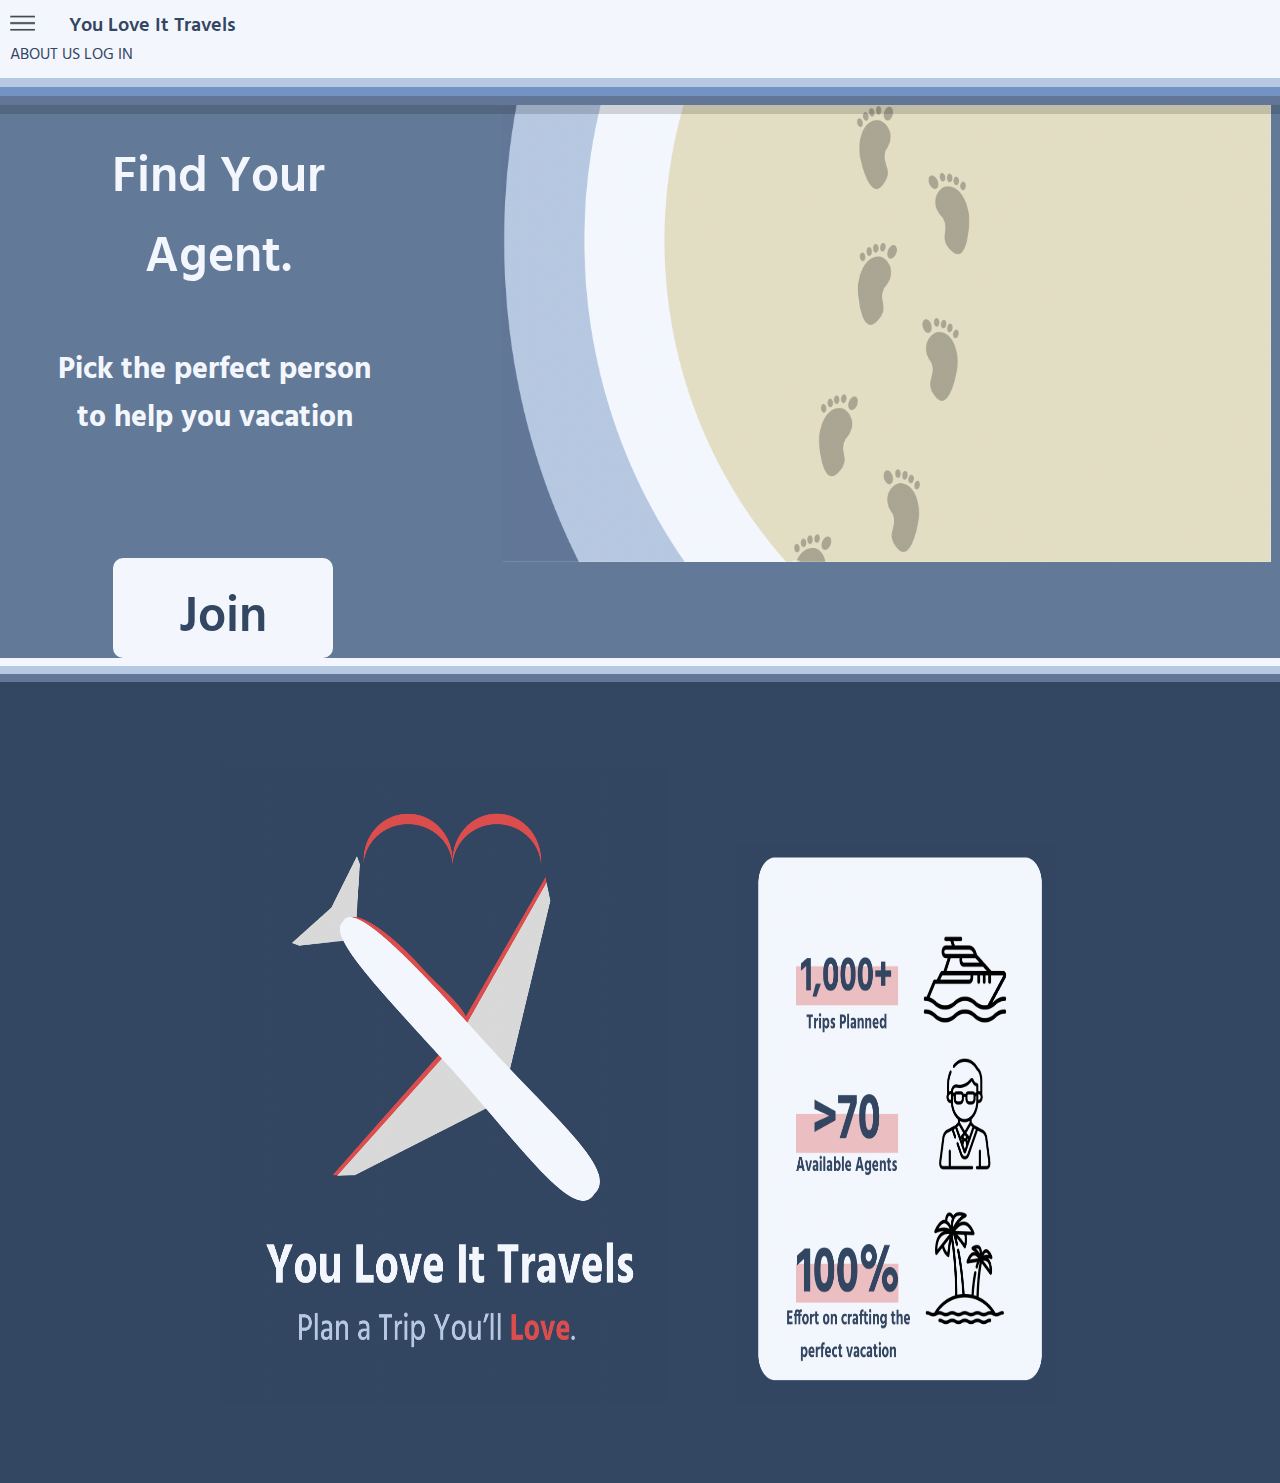
==== index.html @ 44faaa59 "Initial commit" ====
<!DOCTYPE html>
<html>

<head>
  <link href="https://cdn.jsdelivr.net/npm/bootstrap@5.2.0-beta1/dist/css/bootstrap.min.css" rel="stylesheet" integrity="sha384-0evHe/X+R7YkIZDRvuzKMRqM+OrBnVFBL6DOitfPri4tjfHxaWutUpFmBp4vmVor" crossorigin="anonymous">
  <link rel="preconnect" href="https://fonts.googleapis.com">
  <link rel="preconnect" href="https://fonts.gstatic.com" crossorigin>
  <link href="https://fonts.googleapis.com/css2?family=Hind:wght@300;600&display=swap" rel="stylesheet">
  <meta charset="utf-8">
  <meta name="viewport" content="width=device-width">
  <title>Home</title>
  <link href="style.css" rel="stylesheet" type="text/css" />
</head>
<body>
 <div class="header">
    <div class="nav">
      <div class="left-nav">
        <img class="nav-menu-image" src="burger-icon.png"/>
        <h2 class="nav-title">You Love It Travels</h2>
      </div>
      <div class="right-half">
        <a class="nav-options" href="about.html">ABOUT USㅤ</a>
        <a id="log-in" class="nav-options" href="contact.html">ㅤㅤLOG IN</a>
      </div>
    </div>
    <div class="separators">
     <div class="separator1">
      </div>
      <div class="separator2">
      </div>
      <div class="separator3">
      </div>
      <div class="separator4">
      </div>
    </div>
  </div>
   <div class="main-content">
    <div class="top-half">
      <div class="left-side box">
        <h3 class="bigtext">Find Your Agent.</h3>
        <h4 class="smalltext">Pick the perfect person to help you vacation</h4>
        <div class="button">
          <a class="button-text" href="contact.html"> Join </a>
          </div>
      </div>
      <div class="right-side box">
        <img class="beach-icon" src="beach.png"/>
        </div>
     </div>
     <div class="separatora">
      </div>
      <div class="separatorb">
      </div>
      <div class="separatorc">
      </div>
    <div class="bottom-half">
     <img class="logobig" src="logo.png"/>
     <img class="statspic" src="stats.png"/>
      </div>
    </div>
</body>

</html>
---- style.css ----
html, body {
  height: 100%;
  max-width: 100%;
  margin: 0px;
  background-color: #627997;
}
.header {
  position: fixed;
  width: 100%;
  height: 13.89%;
}
.nav {
  width: 100%;
  height: auto;
  padding: 10px;
  background: #F3F7FD;
  justify-content: space-between;
}

.separators {
  height: 28.47%;
}
.separator1 {
  height: 25%;
  width: 100%;
  background-color: #B7C8E2;
}

.separator2 {
  height: 25%;
  width: 100%;
  background-color: #7393C3;
}
.separator3 {
  height: 25%;
  width: 100%;
  background-color: #627797;
}
.separator4 {
  height: 25%;
  width: 100%;
  background-color: #000000;
  opacity: .15;
}

.nav-menu-image { 
  height: 16px;
  margin-right: 30px;
}
.nav-title { 
  display: inline-block;
  vertical-align: center;
  margin-top: 0;
  margin-bottom: 0;
  color: #334662;
  font-family: "Hind", monospace;
  font-size: 20px;
  font-weight: 600;
}
.nav-options { 
  display: inline-block;
  vertical-align: center;
  margin-bottom: 0;
  font-size: 16px;
  color: #334662;
  font-family: "Hind", monospace;
  text-decoration: none;
}
.main-content {
  height: 88.9%;
}
 .bottom-half {
  height: 100%;
  background-color: #334662;
} */
#log-in {
  padding: 40px;
}
.beach-icon {
  height: 100%;
  margin-left: 15%;
  width: 100%;
  display: inline-block;
}
.separatora {
  height: 8px;
  width: 100%;
  background-color: #F3F7FD;
}

.separatorb {
  height: 8px;
  width: 100%;
  background-color: #B7C8E2;
}
.separatorc {
  height: 8px;
  width: 100%;
  background-color: #627797;
}
.logobig {
  height: 80%;
  width: 35%;
  padding-top: 80px;
  margin-left: 220px;
}
.statspic {
  height: 70%;
  width: 25%;
  margin-left: 5%;
  margin-right: 0;
  padding-top: 80px;
}
.bigtext {
  display: inline-block;
  vertical-align: middle;
  color: #F3F7FD;
  font-family: "Hind", monospace;
  font-size: 50px;
  margin-top: 36%;
  margin-bottom: 0%;
  margin-left: 13.6%;
  text-align: center;
  font-weight: 600;
}
.smalltext {
  display: inline-block;
  vertical-align: middle;
  color: #F3F7FD;
  font-family: "Hind", monospace;
  font-size: 30px;
  padding-top: 2%;
  padding-left: 45px;
  text-align: center;
}
.button {
  height: 100px;
  width: 220px;
  background-color: #F3F7FD;
  border-radius: 10px;
  margin-left: 29.5%;
  margin-top: 20%;
}
.button-text {
  display: inline-block;
  vertical-align: middle;
  color: #334662;
  font-family: "Hind", monospace;
  font-size: 50px;
  padding-top: 9%;
  padding-left: 30%;
  text-align: center;
  font-weight: 600;
  text-decoration: none;
}
.right-side {
  width: 60%;
}
.left-side {
  width: 30%;
}

.box {
  display: inline-block;
  vertical-align: top;
}

.logininfobox {
  width: 46%;
  height: 96%;
  background-color: #334662;
  border-radius: 20px;
  margin: 2%;
  margin-right: 0%;
  display: inline-block;
}
.namebox {
  display: inline-block;
  vertical-align: top;
  width: 39%;
  height: 10%;
  border-radius: 10px;
  margin-left: 4.8%;
  margin-right: 4.8%;
  margin-bottom: 6%;
}
.logintext {
  color: #F3F7FD;
  font-family: "Hind", monospace;
  font-size: 15px;
  font-weight: 600;
  margin-left: 5px;
  margin-bottom: 0px;
}
.nameboxinput {
  height: 50%;
  width: 98.5%;
  background-color: #202A39;
  border-radius: 10px;
  border: none;
  outline: none;
  margin: 0px;
  margin-bottom: 6%;
  color:#8b94a2;
} 
.longbox {
  display: inline-block;
  vertical-align: bottom;
  width: 88.8%;
  height: 10%;
  border-radius: 10px;
  margin-left: 4.8%;
  margin-right: 4.8%;
  margin-bottom: 6%;
}
.longboxinput {
  height: 50%;
  width: 98.5%;
  background-color: #202A39;
  border-radius: 10px;
  border: none;
  outline: none;
  margin: 0px;
  margin-bottom: 6%;
  color: #8b94a2;
} 
#qc {
  resize: vertical;
  min-height: 40px;
  max-height: 200px;
  max-width: 87.468%;
  margin-left: 4.8%;
}
#qcdiv {
  height: auto;
  margin-left: 4.8%;
}
#qctxt {
  margin-left: 4.8%;
}
input:focus
{
color: #F3F7FD;
}
.submit {
  display: inline-block;
  height: 100px;
  width: 250px;
  background-color: #B7C8E2;
  border-radius: 10px;
  margin-left: 10.3%;
  margin-top: 0%;
  vertical-align: top;
}
.continuewith {
  display: inline-block;
  height: 100px;
  margin-left: 1.75%;
  margin-top: -.5%;
  vertical-align: top;
}

#logoctc {
  height: 40%;
  width: 40%;
  margin-left: 6%;
  margin-bottom: 8%;
  display: inline-block;
  vertical-align: bottom;
}
.midbar {
  height: 71.428%;
  width: 100%;
  background-color: #F3F7FD;
}
#servicepage {
  background-color: #334662;
}
.separadores {
  height: 28.572%;
  width: 100%;
}
.seperador4 {
  height: 25%;
  width: 100%;
  background-color: #293551;
}
.seperador3 {
  height: 25%;
  width: 100%;
  background-color: #576d8e;
}
.seperador2 {
  height: 25%;
  width: 100%;
  background-color: #85a0cc;
}
.seperador1 {
  height: 25%;
  width: 100%;
  background-color: #c3d0e5;
}
.navbarservice {
  position: absolute;
  height: 14%;
  width: 100%;
}
.thirdbar {
  display: inline-block;
  text-align: center;
  width: 22%;
  height: 100%;
}
#longer {
  width: 30%;
}
.services {
  color: #334662;
  font-family: "Hind", monospace;
  font-weight: 400;
  text-decoration: none;
  font-size: 24px;
  outline: none;
  border: none;
  margin-top: 15px;
  vertical-align: middle;
  text-align: center;
}
#booking {}
#chatting {}
#search {}

#ourservices {
  font-weight: 400;
  font-size: 40px;
}
.bookingdropdown {
  margin-top: 3%;
  width: 100%;
  height: 900%;
  background-color: #F3F7FD;
  display: none;
  border-style: none solid none solid;
  border-color: #334662;
  border-width: 1px;
}

#booking:hover .bookingdropdown {
  display: block;
}

.chattingdropdown {
  margin-top: 3%;
  width: 100%;
  height: 900%;
  background-color: #F3F7FD;
  display: none;
  border-style: none solid none solid;
  border-color: #334662;
  border-width: 1px;
}

#chatting:hover .chattingdropdown {
  display: block;
}

.searchdropdown {
  margin-top: 3%;
  width: 100%;
  height: 900%;
  background-color: #F3F7FD;
  display: none;
  border-style: none solid none solid;
  border-color: #334662;
  border-width: 1px;
}

.searchp {
  display: none;
  color: #334662;
  margin-top: 40%;
}

#search:hover .searchdropdown {
  display: block;
}
#search:hover .searchp {
  display: block;
}

.vacay {
  width: 100%;
  height: 88%;
  margin: 0px;
  margin-top: 7.5%;
}

.abtsides {
  height: 101%;
  width: 49%;
  margin: 0px;
  display: inline-block;
}

.topbox {
  width: 100%;
  height: 33.33%;
  margin: 0px;
  display: inline-block;
  background-color: #E3DEC4;
}

.midbox {
  width: 100%;
  height: 33.33%;
  margin: 0px;
  display: inline-block;
  background-color: #bdb799;
}

.smlbox {
  width: 100%;
  height: 33.33%;
  margin: 0px;
  background-color: #979172;
}

.rightnavbar {
  height: 100%;
  width: 10%;
  margin: 0px;
  display: inline-block;
  background-color: #F3F7FD;
}

.boxs {
  width: 89%;
  height: 100%;
  margin: 0px;
  display: inline-block;
}
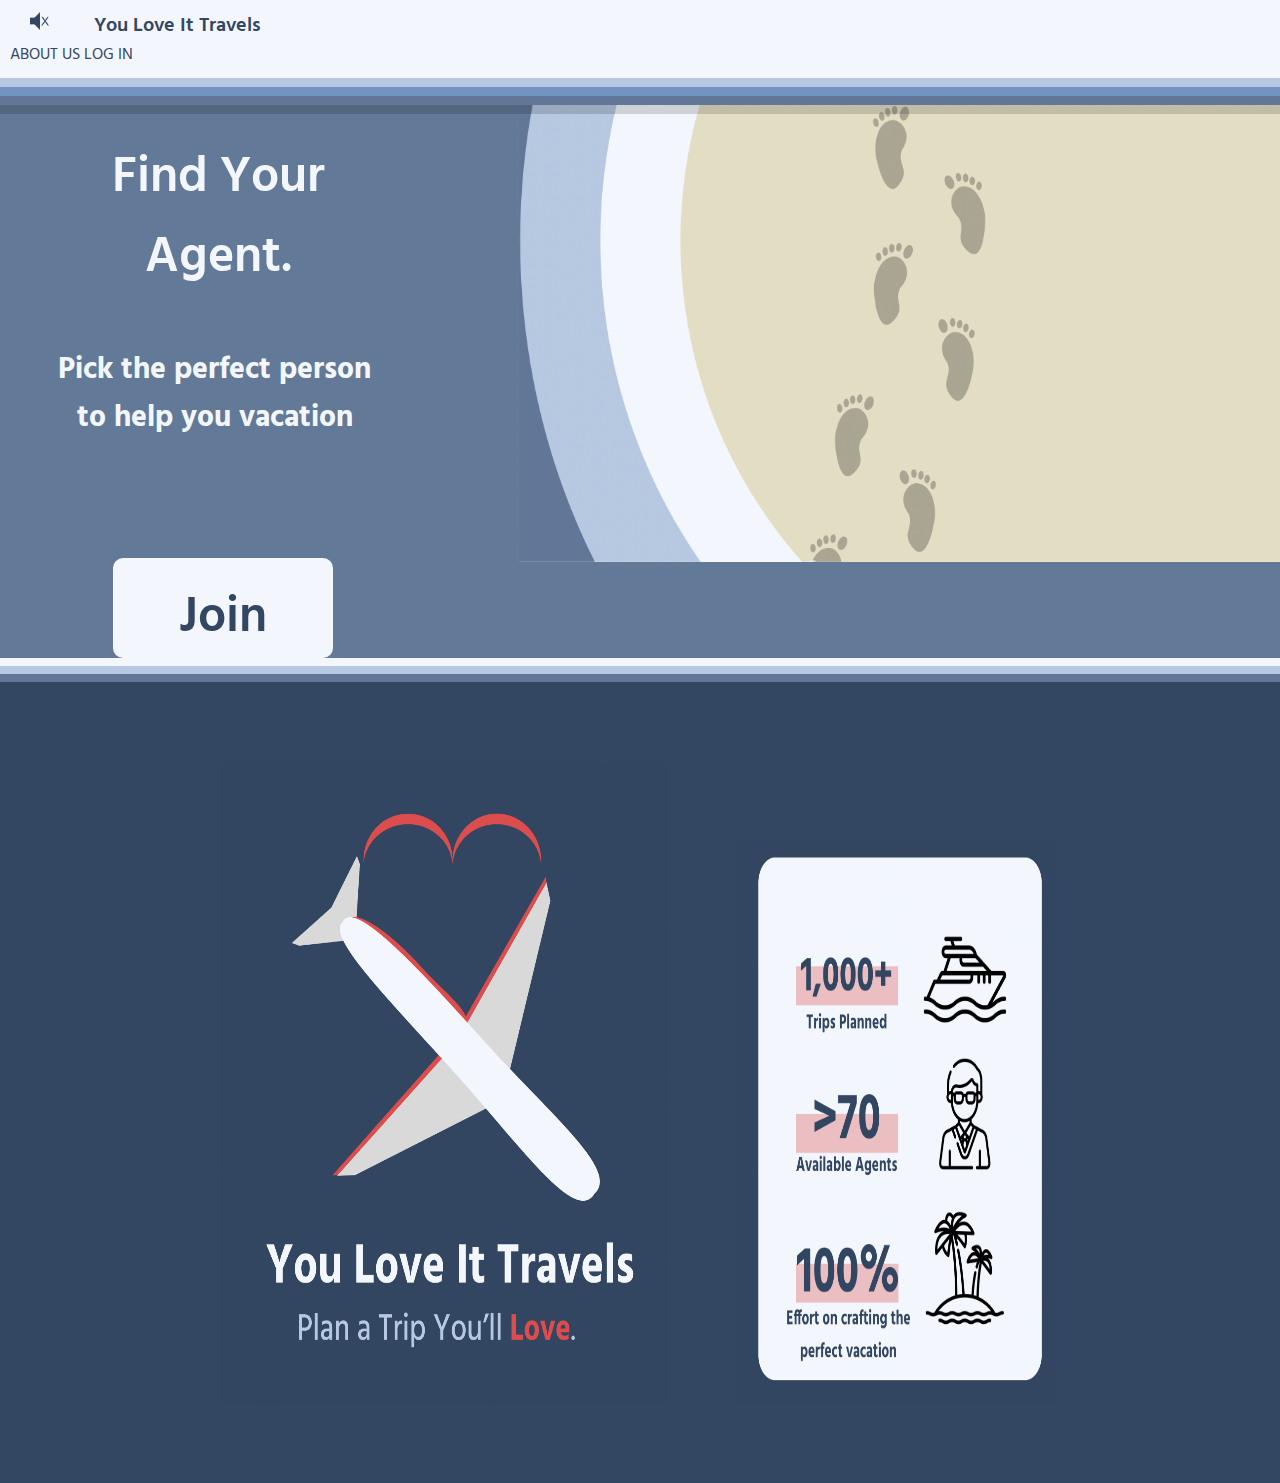
==== commit 98331d33: "Music on the homepage plays and can be muted" ====
--- a/index.html
+++ b/index.html
@@ -2,20 +2,25 @@
 <html>
 
 <head>
-  <link href="https://cdn.jsdelivr.net/npm/bootstrap@5.2.0-beta1/dist/css/bootstrap.min.css" rel="stylesheet" integrity="sha384-0evHe/X+R7YkIZDRvuzKMRqM+OrBnVFBL6DOitfPri4tjfHxaWutUpFmBp4vmVor" crossorigin="anonymous">
+
+  <link href="https://cdn.jsdelivr.net/npm/bootstrap@5.2.0-beta1/dist/css/bootstrap.min.css" rel="stylesheet"
+    integrity="sha384-0evHe/X+R7YkIZDRvuzKMRqM+OrBnVFBL6DOitfPri4tjfHxaWutUpFmBp4vmVor" crossorigin="anonymous">
   <link rel="preconnect" href="https://fonts.googleapis.com">
   <link rel="preconnect" href="https://fonts.gstatic.com" crossorigin>
   <link href="https://fonts.googleapis.com/css2?family=Hind:wght@300;600&display=swap" rel="stylesheet">
   <meta charset="utf-8">
   <meta name="viewport" content="width=device-width">
-  <title>Home</title>
+  <title>You Love It Travels</title>
   <link href="style.css" rel="stylesheet" type="text/css" />
 </head>
+
 <body>
- <div class="header">
+  <div class="header">
     <div class="nav">
       <div class="left-nav">
-        <img class="nav-menu-image" src="burger-icon.png"/>
+        <div onclick="audioChange()" style="display: inline-block;">
+          <img class="nav-menu-image" id="audioicon" src="novolume.png" />
+        </div>
         <h2 class="nav-title">You Love It Travels</h2>
       </div>
       <div class="right-half">
@@ -24,7 +29,7 @@
       </div>
     </div>
     <div class="separators">
-     <div class="separator1">
+      <div class="separator1">
       </div>
       <div class="separator2">
       </div>
@@ -34,30 +39,34 @@
       </div>
     </div>
   </div>
-   <div class="main-content">
+  <div class="main-content">
     <div class="top-half">
       <div class="left-side box">
         <h3 class="bigtext">Find Your Agent.</h3>
         <h4 class="smalltext">Pick the perfect person to help you vacation</h4>
         <div class="button">
           <a class="button-text" href="contact.html"> Join </a>
-          </div>
+        </div>
       </div>
       <div class="right-side box">
-        <img class="beach-icon" src="beach.png"/>
-        </div>
-     </div>
-     <div class="separatora">
-      </div>
-      <div class="separatorb">
-      </div>
-      <div class="separatorc">
-      </div>
-    <div class="bottom-half">
-     <img class="logobig" src="logo.png"/>
-     <img class="statspic" src="stats.png"/>
+        <img class="beach-icon" src="beach.png" />
       </div>
     </div>
+    <div class="separatora">
+    </div>
+    <div class="separatorb">
+    </div>
+    <div class="separatorc">
+    </div>
+    <div class="bottom-half">
+      <img class="logobig" src="logo.png" />
+      <img class="statspic" src="stats.png" />
+    </div>
+  </div>
+  <script src="stuff.js"></script>
+  <audio id="musicplayer" loop="true">
+    <source src="hawaiian.mp3" type="audio/mpeg">
+  </audio>
 </body>
 
-</html>
+</html>--- a/style.css
+++ b/style.css
@@ -44,8 +44,9 @@
 }
 
 .nav-menu-image { 
-  height: 16px;
-  margin-right: 30px;
+  height: 20px;
+  margin-right: 40px;
+  margin-left: 20px;
 }
 .nav-title { 
   display: inline-block;
@@ -78,7 +79,7 @@
 }
 .beach-icon {
   height: 100%;
-  margin-left: 15%;
+  margin-left: 17%;
   width: 100%;
   display: inline-block;
 }
@@ -245,7 +246,7 @@
 .submit {
   display: inline-block;
   height: 100px;
-  width: 250px;
+  width: 225px;
   background-color: #B7C8E2;
   border-radius: 10px;
   margin-left: 10.3%;
@@ -261,12 +262,13 @@
 }
 
 #logoctc {
-  height: 40%;
+  height: 80%;
   width: 40%;
-  margin-left: 6%;
-  margin-bottom: 8%;
+  margin-left: 80px;
+  margin-bottom: 150px;
   display: inline-block;
   vertical-align: bottom;
+  position: fixed;
 }
 .midbar {
   height: 71.428%;
@@ -383,10 +385,7 @@
 
 #search:hover .searchdropdown {
   display: block;
-}
-#search:hover .searchp {
-  display: block;
-}
+} 
 
 .vacay {
   width: 100%;
@@ -395,47 +394,60 @@
   margin-top: 7.5%;
 }
 
-.abtsides {
-  height: 101%;
-  width: 49%;
-  margin: 0px;
-  display: inline-block;
-}
-
-.topbox {
-  width: 100%;
-  height: 33.33%;
-  margin: 0px;
-  display: inline-block;
+.lefsid {
+  height: 100%;
+  width: 35%;
   background-color: #E3DEC4;
-}
-
-.midbox {
-  width: 100%;
-  height: 33.33%;
-  margin: 0px;
-  display: inline-block;
-  background-color: #bdb799;
-}
-
-.smlbox {
-  width: 100%;
-  height: 33.33%;
-  margin: 0px;
-  background-color: #979172;
-}
-
-.rightnavbar {
-  height: 100%;
-  width: 10%;
-  margin: 0px;
-  display: inline-block;
-  background-color: #F3F7FD;
-}
-
-.boxs {
-  width: 89%;
-  height: 100%;
-  margin: 0px;
-  display: inline-block;
-}
+  display: inline-block;
+  vertical-align: middle;
+}
+
+.vsep2 {
+  height: 100%;
+  width: 15px;
+  background-color: #F3F7FD;
+  float: right;
+}
+.vsep1 {
+  height: 100%;
+  width: 15px;
+  background-color: #c3d0e5;
+  float: right
+}
+.rigsid {
+  width: 63.6%;
+  height: 100%;
+  margin-left: 1%;
+  display: inline-block;
+  vertical-align: middle;
+}
+.vnavbar {
+  float: right;
+  width: 70px;
+  height: 100%;
+  background-color: #F3F7FD;
+}
+#vnavim {
+  float: top;
+  height: 40px;
+  width: 45px;
+  margin-left: 12.5px;
+  margin-top: 15px;
+}
+
+.pbox {
+  width: 370px;
+  height: 100%;
+  margin-left: 35px;
+  display: inline-block;
+}
+
+#audioicon {
+}
+
+#musicplayer {
+}
+
+#search:hover .searchdropdown {
+  display: block;
+} 